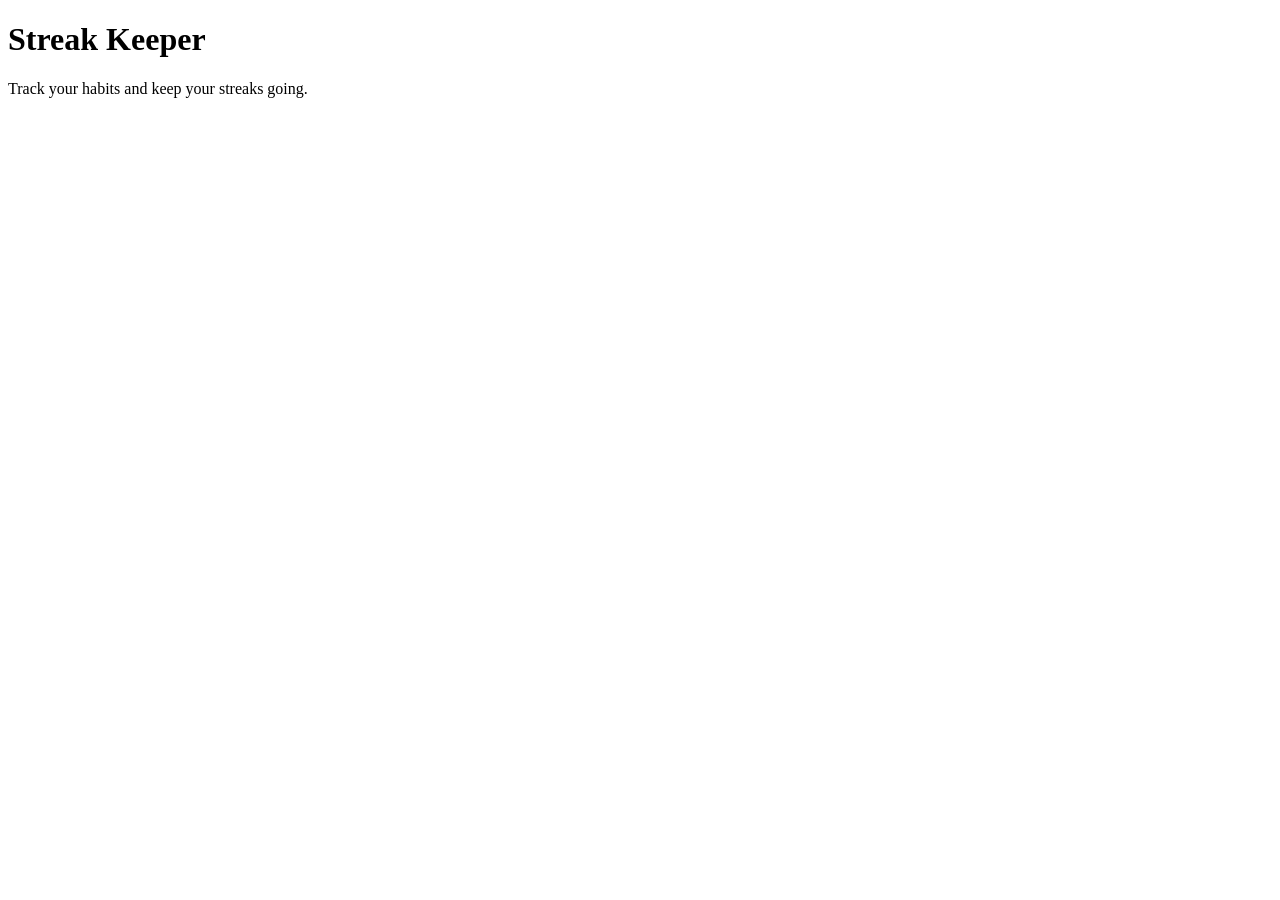
==== static/index.html @ dccb6337 "scaffold streak-keeper" ====
<!doctype html>
<html lang="en"><head><meta charset="utf-8"><meta name="viewport" content="width=device-width, initial-scale=1"><title>Streak Keeper</title></head><body><h1>Streak Keeper</h1><p>Track your habits and keep your streaks going.</p></body></html>
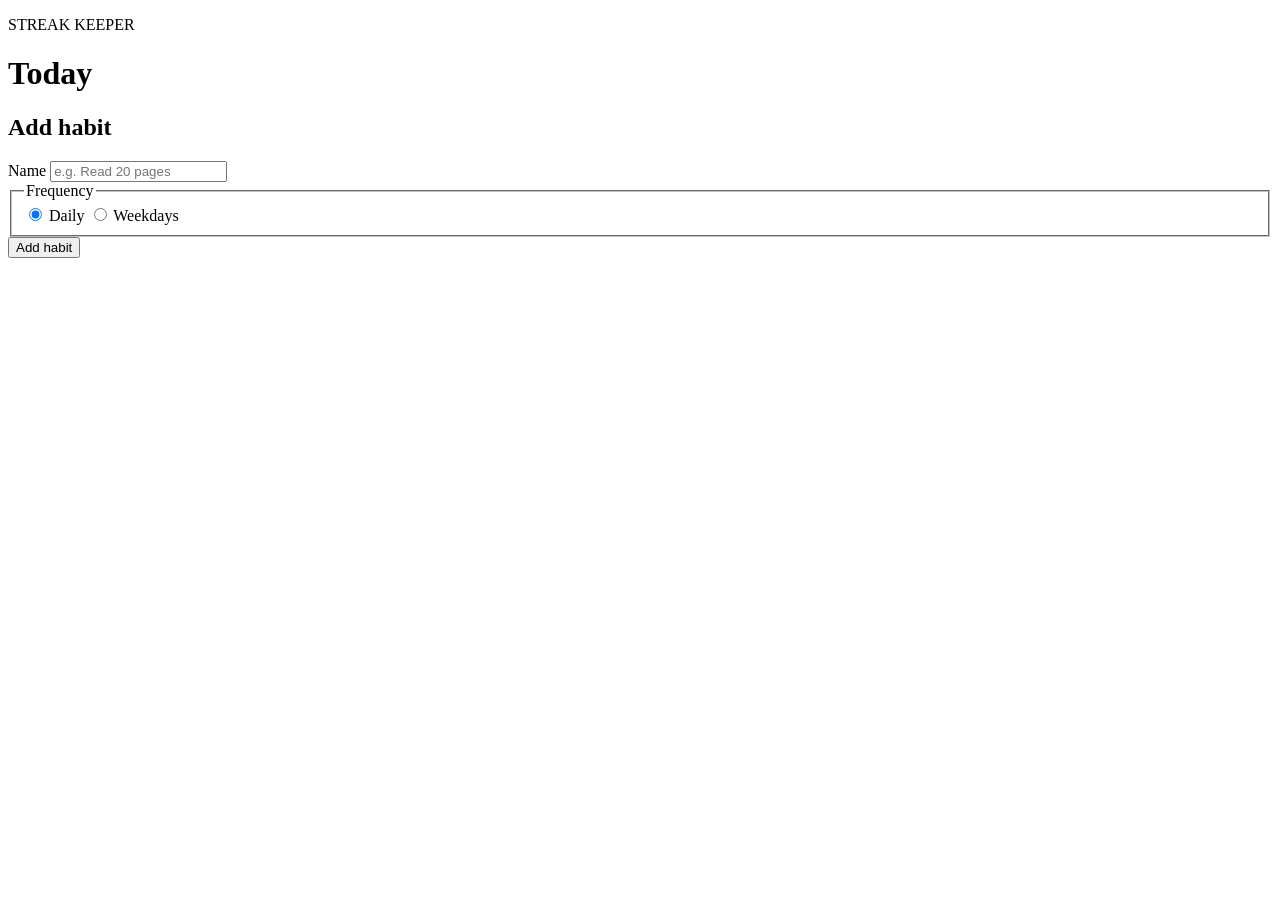
==== commit 70621e2f: "Build Today view" ====
--- a/static/index.html
+++ b/static/index.html
@@ -1,2 +1,42 @@
 <!doctype html>
-<html lang="en"><head><meta charset="utf-8"><meta name="viewport" content="width=device-width, initial-scale=1"><title>Streak Keeper</title></head><body><h1>Streak Keeper</h1><p>Track your habits and keep your streaks going.</p></body></html>
+<html lang="en">
+<head>
+  <meta charset="utf-8">
+  <meta name="viewport" content="width=device-width, initial-scale=1">
+  <title>Streak Keeper</title>
+  <link rel="stylesheet" href="/static/style.css">
+</head>
+<body>
+  <main class="container">
+    <header class="page-header">
+      <p class="eyebrow">STREAK KEEPER</p>
+      <h1 id="today-heading">Today</h1>
+    </header>
+
+    <section aria-labelledby="today-heading">
+      <div id="habit-list" class="habit-list" aria-live="polite"></div>
+      <p id="empty-state" class="empty-state" hidden>No habits scheduled for today.</p>
+      <p id="error-message" class="error" role="alert" hidden></p>
+    </section>
+
+    <section class="add-section" aria-labelledby="add-heading">
+      <h2 id="add-heading">Add habit</h2>
+      <form id="add-habit-form" class="add-form">
+        <label for="habit-name">Name</label>
+        <input id="habit-name" name="name" type="text" maxlength="200" placeholder="e.g. Read 20 pages" required>
+
+        <fieldset>
+          <legend>Frequency</legend>
+          <div class="frequency-toggle">
+            <label><input type="radio" name="frequency" value="daily" checked> Daily</label>
+            <label><input type="radio" name="frequency" value="weekdays"> Weekdays</label>
+          </div>
+        </fieldset>
+
+        <button type="submit">Add habit</button>
+      </form>
+    </section>
+  </main>
+  <script src="/static/app.js" defer></script>
+</body>
+</html>
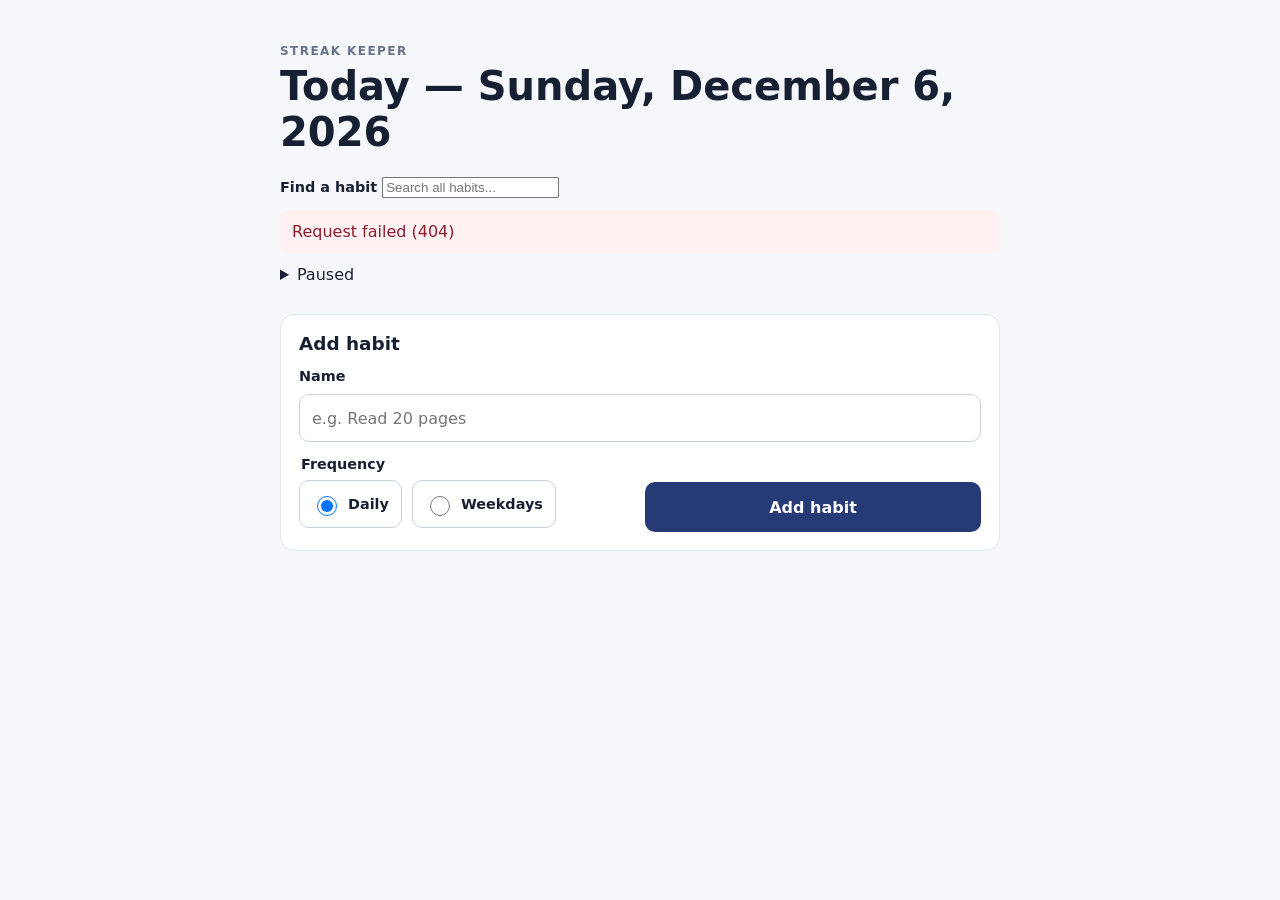
==== commit 88edc28f: "Add habit search and paused section" ====
--- a/static/index.html
+++ b/static/index.html
@@ -13,11 +13,24 @@
       <h1 id="today-heading">Today</h1>
     </header>
 
+    <section class="search-section" aria-label="Find a habit">
+      <label for="habit-search">Find a habit</label>
+      <input id="habit-search" class="search-input" type="search" autocomplete="off" placeholder="Search all habits...">
+      <div id="search-results" class="search-results" role="listbox" hidden></div>
+    </section>
+
     <section aria-labelledby="today-heading">
       <div id="habit-list" class="habit-list" aria-live="polite"></div>
       <p id="empty-state" class="empty-state" hidden>No habits scheduled for today.</p>
       <p id="error-message" class="error" role="alert" hidden></p>
     </section>
+
+    <details class="paused-section">
+      <summary>Paused</summary>
+      <p class="paused-note">Pausing preserves your history. When you bring a habit back, its streaks recompute naturally from its existing logs.</p>
+      <div id="paused-list" class="paused-list"></div>
+      <p id="paused-empty" class="empty-state" hidden>No paused habits.</p>
+    </details>
 
     <section class="add-section" aria-labelledby="add-heading">
       <h2 id="add-heading">Add habit</h2>
--- a/static/style.css
+++ b/static/style.css
@@ -0,0 +1,68 @@
+* { box-sizing: border-box; }
+
+:root {
+  font-family: system-ui, -apple-system, BlinkMacSystemFont, "Segoe UI", sans-serif;
+  color: #172033;
+  background: #f5f7fb;
+}
+
+body { margin: 0; min-height: 100vh; }
+
+.container {
+  width: min(100% - 24px, 720px);
+  margin: 0 auto;
+  padding: 28px 0 48px;
+}
+
+.page-header { margin-bottom: 22px; }
+.eyebrow { margin: 0 0 5px; font-size: .75rem; font-weight: 800; letter-spacing: .12em; color: #68738a; }
+h1 { margin: 0; font-size: clamp(1.8rem, 7vw, 2.5rem); line-height: 1.15; }
+h2 { margin: 0 0 14px; font-size: 1.15rem; }
+
+.habit-list { display: grid; gap: 10px; }
+.habit-row {
+  display: grid;
+  grid-template-columns: 48px minmax(0, 1fr) auto;
+  align-items: center;
+  gap: 12px;
+  min-height: 72px;
+  padding: 12px;
+  background: #fff;
+  border: 1px solid #e1e5ed;
+  border-radius: 14px;
+  transition: background .2s, border-color .2s, transform .2s;
+}
+.habit-row.streak-up { background: #fff8df; border-color: #e8c85b; transform: translateY(-1px); }
+
+.habit-check {
+  width: 44px;
+  height: 44px;
+  margin: 0;
+  accent-color: #263a75;
+  cursor: pointer;
+}
+.habit-name { min-width: 0; font-size: 1rem; font-weight: 700; overflow-wrap: anywhere; }
+.stats { display: flex; flex-wrap: wrap; justify-content: flex-end; gap: 8px; font-size: .9rem; white-space: nowrap; }
+.stat { padding: 7px 9px; border-radius: 9px; background: #f0f2f7; }
+
+.empty-state { padding: 20px; text-align: center; color: #68738a; background: #fff; border: 1px dashed #cbd1dd; border-radius: 14px; }
+.error { margin: 12px 0; padding: 12px; color: #8b1e2d; background: #fff0f2; border-radius: 10px; }
+
+.add-section { margin-top: 30px; padding: 18px; background: #fff; border: 1px solid #e1e5ed; border-radius: 14px; }
+.add-form { display: grid; gap: 10px; }
+label, legend { font-weight: 700; font-size: .9rem; }
+input[type="text"] { width: 100%; min-height: 48px; padding: 10px 12px; border: 1px solid #cbd1dd; border-radius: 10px; font: inherit; }
+fieldset { margin: 4px 0; padding: 0; border: 0; }
+.frequency-toggle { display: flex; gap: 10px; margin-top: 8px; }
+.frequency-toggle label { display: flex; align-items: center; gap: 8px; min-height: 48px; padding: 8px 12px; border: 1px solid #cbd1dd; border-radius: 10px; cursor: pointer; }
+.frequency-toggle input { width: 20px; height: 20px; }
+button { min-height: 50px; padding: 10px 16px; border: 0; border-radius: 10px; background: #263a75; color: #fff; font: inherit; font-weight: 800; cursor: pointer; }
+button:disabled, .habit-check:disabled { opacity: .55; cursor: wait; }
+
+@media (min-width: 600px) {
+  .container { padding-top: 44px; }
+  .add-form { grid-template-columns: 1fr 1fr; align-items: end; }
+  .add-form > label, .add-form > input { grid-column: 1 / -1; }
+  .add-form fieldset { grid-column: 1; }
+  .add-form button { grid-column: 2; }
+}
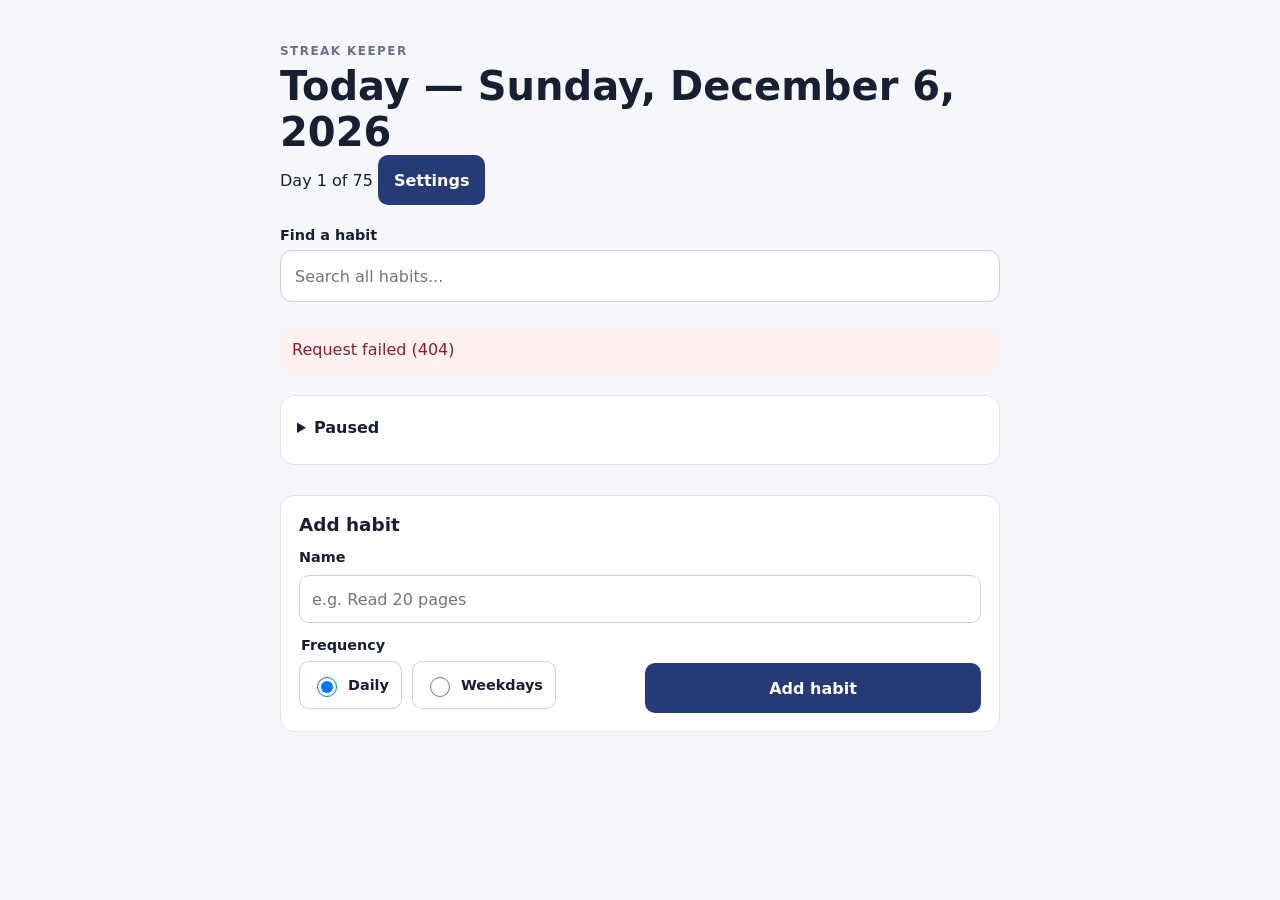
==== commit 9419519a: "Add program day settings modal" ====
--- a/static/index.html
+++ b/static/index.html
@@ -11,6 +11,10 @@
     <header class="page-header">
       <p class="eyebrow">STREAK KEEPER</p>
       <h1 id="today-heading">Today</h1>
+      <div class="program-day-row">
+        <span id="program-day">Day 1 of 75</span>
+        <button id="settings-button" class="settings-button" type="button">Settings</button>
+      </div>
     </header>
 
     <section class="search-section" aria-label="Find a habit">
@@ -50,6 +54,21 @@
       </form>
     </section>
   </main>
+
+  <dialog id="settings-modal" class="settings-modal" aria-labelledby="settings-title">
+    <form id="settings-form" method="dialog">
+      <h2 id="settings-title">Program settings</h2>
+      <p class="settings-copy">Set the date your 75-day program started. Resetting clears the start date.</p>
+      <label for="program-start-date">Start date</label>
+      <input id="program-start-date" type="date">
+      <div class="modal-actions">
+        <button id="reset-start-date" class="secondary-button" type="button">Reset</button>
+        <button type="button" class="secondary-button" id="cancel-settings">Cancel</button>
+        <button type="submit">Save</button>
+      </div>
+    </form>
+  </dialog>
+
   <script src="/static/app.js" defer></script>
 </body>
 </html>
--- a/static/style.css
+++ b/static/style.css
@@ -19,7 +19,51 @@
 h1 { margin: 0; font-size: clamp(1.8rem, 7vw, 2.5rem); line-height: 1.15; }
 h2 { margin: 0 0 14px; font-size: 1.15rem; }
 
-.habit-list { display: grid; gap: 10px; }
+.search-section { position: relative; margin-bottom: 14px; }
+.search-section > label { display: block; margin-bottom: 7px; }
+.search-input {
+  width: 100%;
+  min-height: 52px;
+  padding: 11px 14px;
+  border: 1px solid #cbd1dd;
+  border-radius: 12px;
+  font: inherit;
+  background: #fff;
+}
+.search-results {
+  position: absolute;
+  z-index: 10;
+  top: 100%;
+  left: 0;
+  right: 0;
+  max-height: 280px;
+  overflow-y: auto;
+  margin-top: 5px;
+  padding: 5px;
+  background: #fff;
+  border: 1px solid #d8dde7;
+  border-radius: 12px;
+  box-shadow: 0 8px 24px rgba(23, 32, 51, .12);
+}
+.search-result {
+  display: flex;
+  align-items: center;
+  justify-content: space-between;
+  width: 100%;
+  min-height: 50px;
+  padding: 9px 11px;
+  border: 0;
+  border-radius: 8px;
+  background: transparent;
+  color: #172033;
+  text-align: left;
+  cursor: pointer;
+}
+.search-result:hover, .search-result:focus-visible { background: #f0f2f7; }
+.search-result-name { font-weight: 700; }
+.search-result-status { font-size: .78rem; color: #68738a; }
+
+.habit-list, .paused-list { display: grid; gap: 10px; }
 .habit-row {
   display: grid;
   grid-template-columns: 48px minmax(0, 1fr) auto;
@@ -42,11 +86,25 @@
   cursor: pointer;
 }
 .habit-name { min-width: 0; font-size: 1rem; font-weight: 700; overflow-wrap: anywhere; }
+.habit-actions { display: flex; align-items: center; gap: 8px; }
 .stats { display: flex; flex-wrap: wrap; justify-content: flex-end; gap: 8px; font-size: .9rem; white-space: nowrap; }
 .stat { padding: 7px 9px; border-radius: 9px; background: #f0f2f7; }
+.pause-button, .bring-back-button {
+  min-height: 44px;
+  padding: 8px 12px;
+  background: #eef0f5;
+  color: #26304a;
+  font-size: .86rem;
+}
 
 .empty-state { padding: 20px; text-align: center; color: #68738a; background: #fff; border: 1px dashed #cbd1dd; border-radius: 14px; }
 .error { margin: 12px 0; padding: 12px; color: #8b1e2d; background: #fff0f2; border-radius: 10px; }
+
+.paused-section { margin-top: 24px; padding: 14px; background: #fff; border: 1px solid #e1e5ed; border-radius: 14px; }
+.paused-section summary { min-height: 40px; padding: 8px 2px; font-weight: 800; cursor: pointer; }
+.paused-note { margin: 4px 0 14px; color: #68738a; font-size: .88rem; line-height: 1.45; }
+.paused-row { display: flex; align-items: center; justify-content: space-between; gap: 12px; min-height: 60px; padding: 10px 0; border-top: 1px solid #edf0f5; }
+.paused-name { min-width: 0; font-weight: 700; overflow-wrap: anywhere; }
 
 .add-section { margin-top: 30px; padding: 18px; background: #fff; border: 1px solid #e1e5ed; border-radius: 14px; }
 .add-form { display: grid; gap: 10px; }
@@ -59,6 +117,12 @@
 button { min-height: 50px; padding: 10px 16px; border: 0; border-radius: 10px; background: #263a75; color: #fff; font: inherit; font-weight: 800; cursor: pointer; }
 button:disabled, .habit-check:disabled { opacity: .55; cursor: wait; }
 
+@media (max-width: 599px) {
+  .habit-row { grid-template-columns: 48px minmax(0, 1fr); }
+  .habit-actions { grid-column: 1 / -1; justify-content: space-between; }
+  .stats { justify-content: flex-start; }
+}
+
 @media (min-width: 600px) {
   .container { padding-top: 44px; }
   .add-form { grid-template-columns: 1fr 1fr; align-items: end; }
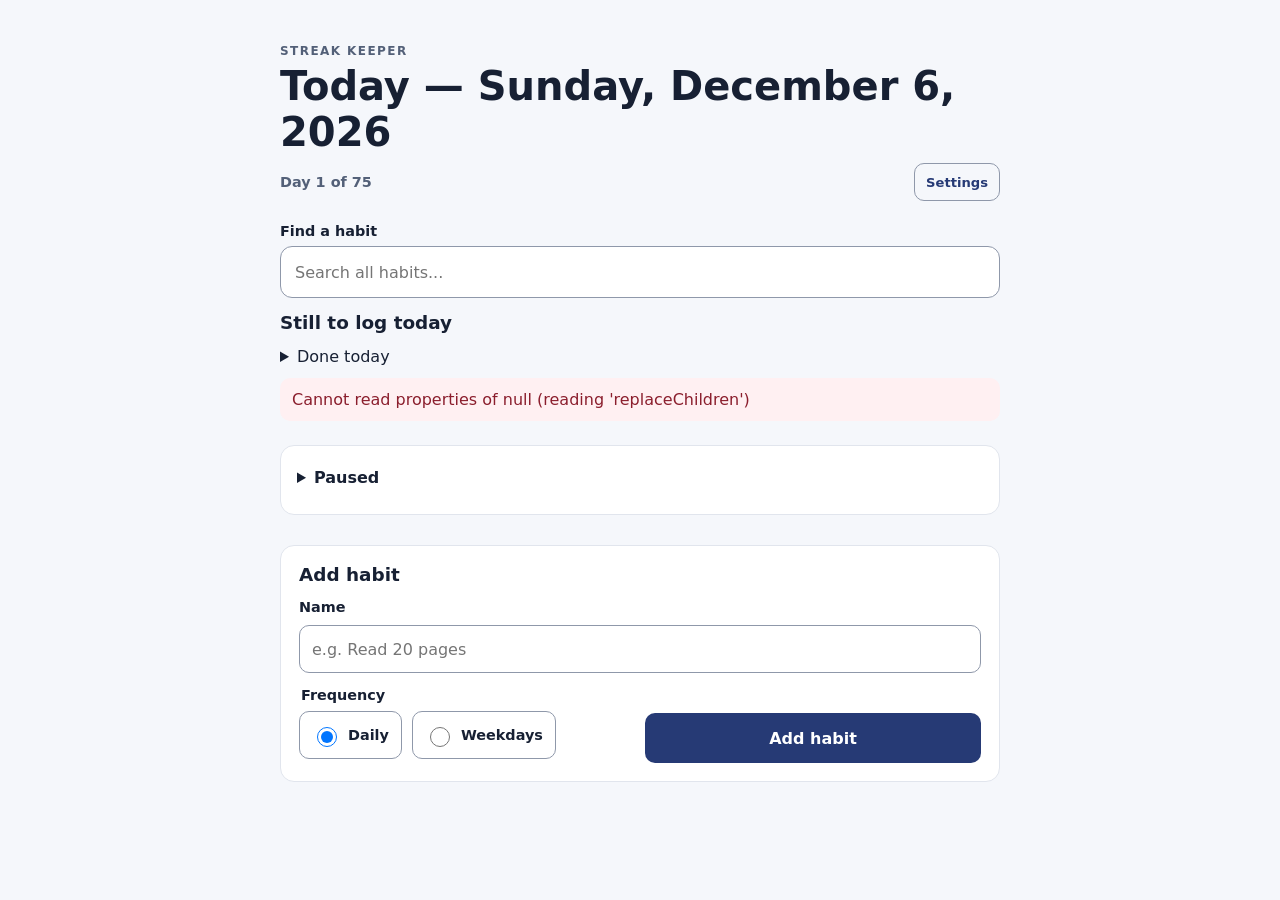
==== commit e55a002c: "Add Today pending and done sections" ====
--- a/static/index.html
+++ b/static/index.html
@@ -7,6 +7,11 @@
   <link rel="stylesheet" href="/static/style.css">
 </head>
 <body>
+  <div id="daily-banner" class="daily-banner" role="status" hidden>
+    <span id="daily-banner-message"></span>
+    <button id="dismiss-daily-banner" class="banner-dismiss" type="button" aria-label="Dismiss reminder">Dismiss</button>
+  </div>
+
   <main class="container">
     <header class="page-header">
       <p class="eyebrow">STREAK KEEPER</p>
@@ -24,7 +29,17 @@
     </section>
 
     <section aria-labelledby="today-heading">
-      <div id="habit-list" class="habit-list" aria-live="polite"></div>
+      <section id="pending-section" class="today-section pending-section" aria-labelledby="pending-heading">
+        <h2 id="pending-heading">Still to log today <span id="pending-count"></span></h2>
+        <div id="pending-list" class="habit-list" aria-live="polite"></div>
+        <p id="caught-up-message" class="celebration-message" hidden>All caught up for today!</p>
+      </section>
+
+      <details id="done-section" class="today-section done-section">
+        <summary id="done-heading">Done today <span id="done-count"></span></summary>
+        <div id="done-list" class="habit-list" aria-live="polite"></div>
+      </details>
+
       <p id="empty-state" class="empty-state" hidden>No habits scheduled for today.</p>
       <p id="error-message" class="error" role="alert" hidden></p>
     </section>
--- a/static/style.css
+++ b/static/style.css
@@ -8,114 +8,65 @@
 
 body { margin: 0; min-height: 100vh; }
 
-.container {
-  width: min(100% - 24px, 720px);
-  margin: 0 auto;
-  padding: 28px 0 48px;
-}
-
+.container { width: min(100% - 24px, 720px); margin: 0 auto; padding: 28px 0 48px; }
 .page-header { margin-bottom: 22px; }
-.eyebrow { margin: 0 0 5px; font-size: .75rem; font-weight: 800; letter-spacing: .12em; color: #68738a; }
+.eyebrow { margin: 0 0 5px; font-size: .75rem; font-weight: 800; letter-spacing: .12em; color: #536078; }
 h1 { margin: 0; font-size: clamp(1.8rem, 7vw, 2.5rem); line-height: 1.15; }
 h2 { margin: 0 0 14px; font-size: 1.15rem; }
+.program-day-row { display: flex; align-items: center; justify-content: space-between; gap: 10px; margin-top: 8px; }
+#program-day { font-size: .9rem; font-weight: 800; color: #536078; }
+.settings-button { min-height: 38px; padding: 7px 11px; background: transparent; color: #263a75; border: 1px solid #8f98aa; font-size: .82rem; }
 
 .search-section { position: relative; margin-bottom: 14px; }
 .search-section > label { display: block; margin-bottom: 7px; }
-.search-input {
-  width: 100%;
-  min-height: 52px;
-  padding: 11px 14px;
-  border: 1px solid #cbd1dd;
-  border-radius: 12px;
-  font: inherit;
-  background: #fff;
-}
-.search-results {
-  position: absolute;
-  z-index: 10;
-  top: 100%;
-  left: 0;
-  right: 0;
-  max-height: 280px;
-  overflow-y: auto;
-  margin-top: 5px;
-  padding: 5px;
-  background: #fff;
-  border: 1px solid #d8dde7;
-  border-radius: 12px;
-  box-shadow: 0 8px 24px rgba(23, 32, 51, .12);
-}
-.search-result {
-  display: flex;
-  align-items: center;
-  justify-content: space-between;
-  width: 100%;
-  min-height: 50px;
-  padding: 9px 11px;
-  border: 0;
-  border-radius: 8px;
-  background: transparent;
-  color: #172033;
-  text-align: left;
-  cursor: pointer;
-}
+.search-input { width: 100%; min-height: 52px; padding: 11px 14px; border: 1px solid #8f98aa; border-radius: 12px; font: inherit; background: #fff; }
+.search-results { position: absolute; z-index: 10; top: 100%; left: 0; right: 0; max-height: 280px; overflow-y: auto; margin-top: 5px; padding: 5px; background: #fff; border: 1px solid #8f98aa; border-radius: 12px; box-shadow: 0 8px 24px rgba(23, 32, 51, .12); }
+.search-result { display: flex; align-items: center; justify-content: space-between; width: 100%; min-height: 50px; padding: 9px 11px; border: 0; border-radius: 8px; background: transparent; color: #172033; text-align: left; cursor: pointer; }
 .search-result:hover, .search-result:focus-visible { background: #f0f2f7; }
 .search-result-name { font-weight: 700; }
-.search-result-status { font-size: .78rem; color: #68738a; }
+.search-result-status { font-size: .78rem; color: #536078; }
 
 .habit-list, .paused-list { display: grid; gap: 10px; }
-.habit-row {
-  display: grid;
-  grid-template-columns: 48px minmax(0, 1fr) auto;
-  align-items: center;
-  gap: 12px;
-  min-height: 72px;
-  padding: 12px;
-  background: #fff;
-  border: 1px solid #e1e5ed;
-  border-radius: 14px;
-  transition: background .2s, border-color .2s, transform .2s;
-}
-.habit-row.streak-up { background: #fff8df; border-color: #e8c85b; transform: translateY(-1px); }
-
-.habit-check {
-  width: 44px;
-  height: 44px;
-  margin: 0;
-  accent-color: #263a75;
-  cursor: pointer;
-}
+.habit-row { display: grid; grid-template-columns: 48px minmax(0, 1fr) auto; align-items: center; gap: 12px; min-height: 72px; padding: 12px; background: #fff; border: 1px solid #e1e5ed; border-radius: 14px; transition: background .2s, border-color .2s, transform .2s; }
+.habit-row.streak-up { background: #fff8df; border-color: #a77b00; transform: translateY(-1px); }
+.habit-check { width: 44px; height: 44px; margin: 0; accent-color: #263a75; cursor: pointer; }
 .habit-name { min-width: 0; font-size: 1rem; font-weight: 700; overflow-wrap: anywhere; }
 .habit-actions { display: flex; align-items: center; gap: 8px; }
 .stats { display: flex; flex-wrap: wrap; justify-content: flex-end; gap: 8px; font-size: .9rem; white-space: nowrap; }
 .stat { padding: 7px 9px; border-radius: 9px; background: #f0f2f7; }
-.pause-button, .bring-back-button {
-  min-height: 44px;
-  padding: 8px 12px;
-  background: #eef0f5;
-  color: #26304a;
-  font-size: .86rem;
-}
-
-.empty-state { padding: 20px; text-align: center; color: #68738a; background: #fff; border: 1px dashed #cbd1dd; border-radius: 14px; }
+.pause-button, .bring-back-button { min-height: 44px; padding: 8px 12px; background: #eef0f5; color: #26304a; border: 1px solid #8f98aa; font-size: .86rem; }
+.empty-state { padding: 20px; text-align: center; color: #536078; background: #fff; border: 1px dashed #8f98aa; border-radius: 14px; }
 .error { margin: 12px 0; padding: 12px; color: #8b1e2d; background: #fff0f2; border-radius: 10px; }
 
 .paused-section { margin-top: 24px; padding: 14px; background: #fff; border: 1px solid #e1e5ed; border-radius: 14px; }
 .paused-section summary { min-height: 40px; padding: 8px 2px; font-weight: 800; cursor: pointer; }
-.paused-note { margin: 4px 0 14px; color: #68738a; font-size: .88rem; line-height: 1.45; }
+.paused-note { margin: 4px 0 14px; color: #536078; font-size: .88rem; line-height: 1.45; }
 .paused-row { display: flex; align-items: center; justify-content: space-between; gap: 12px; min-height: 60px; padding: 10px 0; border-top: 1px solid #edf0f5; }
 .paused-name { min-width: 0; font-weight: 700; overflow-wrap: anywhere; }
 
 .add-section { margin-top: 30px; padding: 18px; background: #fff; border: 1px solid #e1e5ed; border-radius: 14px; }
 .add-form { display: grid; gap: 10px; }
 label, legend { font-weight: 700; font-size: .9rem; }
-input[type="text"] { width: 100%; min-height: 48px; padding: 10px 12px; border: 1px solid #cbd1dd; border-radius: 10px; font: inherit; }
+input[type="text"], input[type="date"] { width: 100%; min-height: 48px; padding: 10px 12px; border: 1px solid #8f98aa; border-radius: 10px; font: inherit; }
 fieldset { margin: 4px 0; padding: 0; border: 0; }
 .frequency-toggle { display: flex; gap: 10px; margin-top: 8px; }
-.frequency-toggle label { display: flex; align-items: center; gap: 8px; min-height: 48px; padding: 8px 12px; border: 1px solid #cbd1dd; border-radius: 10px; cursor: pointer; }
+.frequency-toggle label { display: flex; align-items: center; gap: 8px; min-height: 48px; padding: 8px 12px; border: 1px solid #8f98aa; border-radius: 10px; cursor: pointer; }
 .frequency-toggle input { width: 20px; height: 20px; }
 button { min-height: 50px; padding: 10px 16px; border: 0; border-radius: 10px; background: #263a75; color: #fff; font: inherit; font-weight: 800; cursor: pointer; }
 button:disabled, .habit-check:disabled { opacity: .55; cursor: wait; }
+
+.settings-modal { width: min(calc(100% - 32px), 420px); padding: 20px; border: 0; border-radius: 16px; box-shadow: 0 16px 50px rgba(23, 32, 51, .2); }
+.settings-modal::backdrop { background: rgba(23, 32, 51, .38); }
+.settings-modal h2 { margin-bottom: 8px; }
+.settings-copy { margin: 0 0 16px; color: #536078; font-size: .9rem; line-height: 1.45; }
+.modal-actions { display: grid; grid-template-columns: 1fr 1fr; gap: 8px; margin-top: 16px; }
+.modal-actions button:first-child { grid-column: 1 / -1; }
+.secondary-button { background: #eef0f5; color: #26304a; border: 1px solid #8f98aa; }
+
+.visually-hidden { position: absolute !important; width: 1px !important; height: 1px !important; padding: 0 !important; margin: -1px !important; overflow: hidden !important; clip: rect(0, 0, 0, 0) !important; white-space: nowrap !important; border: 0 !important; }
+
+:focus-visible { outline: 3px solid #d97706; outline-offset: 3px; }
+.habit-check:focus-visible { outline: 3px solid #d97706; outline-offset: 4px; }
 
 @media (max-width: 599px) {
   .habit-row { grid-template-columns: 48px minmax(0, 1fr); }
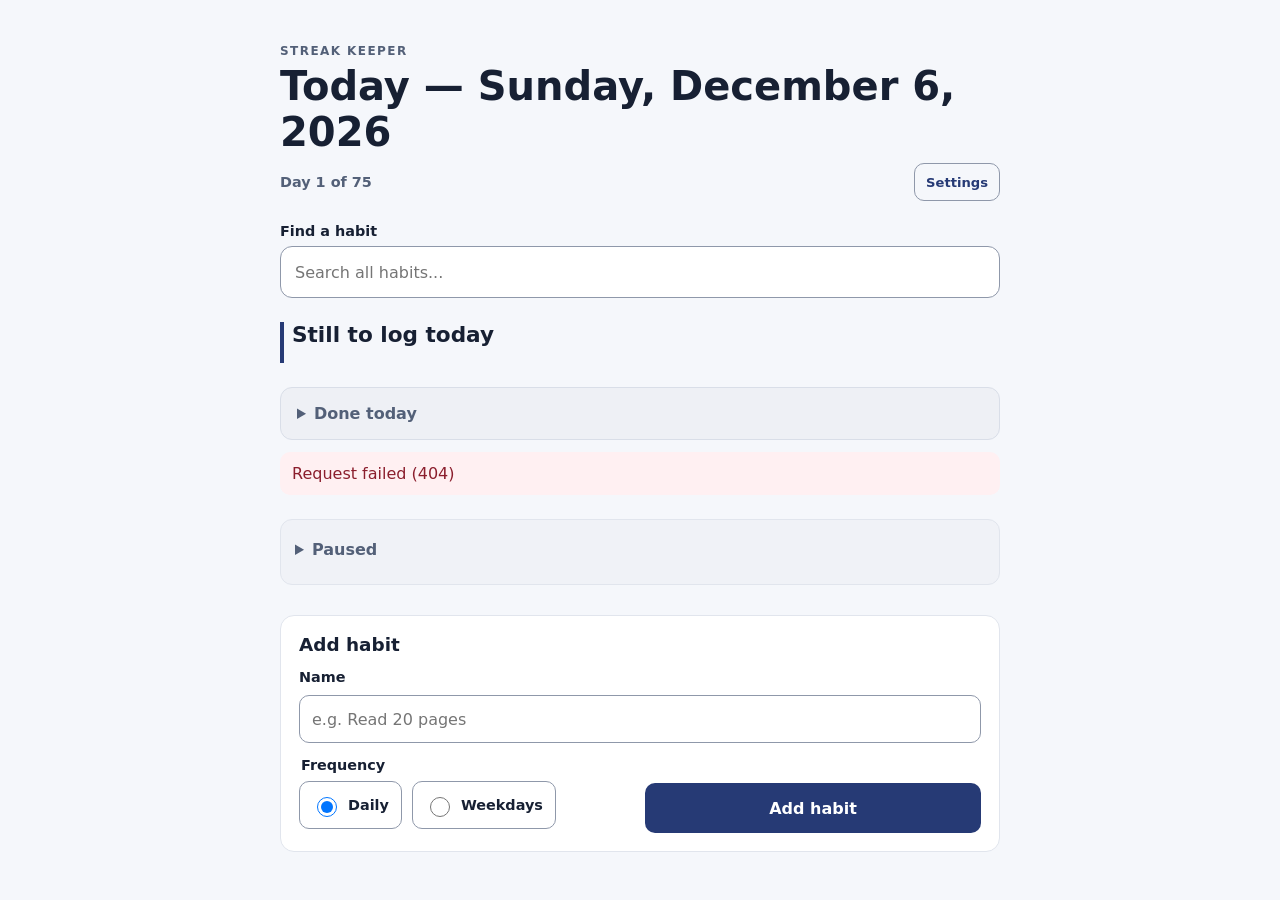
==== commit 01c7adfb: "Add weekly progress grid, better cards, calendar view, habit management, milestones" ====
--- a/static/index.html
+++ b/static/index.html
@@ -84,6 +84,14 @@
     </form>
   </dialog>
 
+  <dialog id="history-modal" class="history-modal" aria-labelledby="history-title">
+    <div class="history-modal-header">
+      <h2 id="history-title">Habit history</h2>
+      <button id="close-history" class="secondary-button history-close" type="button" aria-label="Close history">&times;</button>
+    </div>
+    <div id="history-calendar" class="history-calendar" aria-live="polite"></div>
+  </dialog>
+
   <script src="/static/app.js" defer></script>
 </body>
 </html>
--- a/static/style.css
+++ b/static/style.css
@@ -4,6 +4,8 @@
   font-family: system-ui, -apple-system, BlinkMacSystemFont, "Segoe UI", sans-serif;
   color: #172033;
   background: #f5f7fb;
+  --accent: #263a75;
+  --accent-soft: #e7ebf7;
 }
 
 body { margin: 0; min-height: 100vh; }
@@ -16,6 +18,8 @@
 .program-day-row { display: flex; align-items: center; justify-content: space-between; gap: 10px; margin-top: 8px; }
 #program-day { font-size: .9rem; font-weight: 800; color: #536078; }
 .settings-button { min-height: 38px; padding: 7px 11px; background: transparent; color: #263a75; border: 1px solid #8f98aa; font-size: .82rem; }
+.reminder-banner { display: flex; align-items: center; justify-content: space-between; gap: 12px; margin: 0 0 18px; padding: 13px 14px; color: #4a3200; background: #fff3c4; border: 1px solid #d8a72c; border-radius: 12px; font-weight: 800; }
+.dismiss-button { min-height: 32px; padding: 3px 9px; background: transparent; color: #4a3200; border: 1px solid #b88616; font-size: 1.2rem; line-height: 1; }
 
 .search-section { position: relative; margin-bottom: 14px; }
 .search-section > label { display: block; margin-bottom: 7px; }
@@ -26,21 +30,56 @@
 .search-result-name { font-weight: 700; }
 .search-result-status { font-size: .78rem; color: #536078; }
 
-.habit-list, .paused-list { display: grid; gap: 10px; }
-.habit-row { display: grid; grid-template-columns: 48px minmax(0, 1fr) auto; align-items: center; gap: 12px; min-height: 72px; padding: 12px; background: #fff; border: 1px solid #e1e5ed; border-radius: 14px; transition: background .2s, border-color .2s, transform .2s; }
-.habit-row.streak-up { background: #fff8df; border-color: #a77b00; transform: translateY(-1px); }
-.habit-check { width: 44px; height: 44px; margin: 0; accent-color: #263a75; cursor: pointer; }
-.habit-name { min-width: 0; font-size: 1rem; font-weight: 700; overflow-wrap: anywhere; }
+.habit-list, .paused-list { display: grid; gap: 16px; }
+.today-section { margin-top: 24px; }
+.today-section h2 { margin-bottom: 16px; font-size: 1.35rem; color: #172033; }
+#pending-section { padding-left: 8px; border-left: 4px solid var(--accent); }
+.done-section { margin-top: 24px; padding: 16px; background: #eef0f5; border: 1px solid #d9dee8; border-radius: 12px; }
+.done-section summary { color: #536078; font-weight: 800; cursor: pointer; }
+.done-section .habit-list { margin-top: 16px; }
+.done-section .habit-row { opacity: .7; box-shadow: none; }
+.habit-row { display: grid; grid-template-columns: 48px minmax(0, 1fr) auto; align-items: center; gap: 12px; min-height: 96px; padding: 16px; background: #fff; border: 1px solid #dfe4ee; border-radius: 16px; box-shadow: 0 5px 16px rgba(23, 32, 51, .07); transition: background .2s, border-color .2s, box-shadow .2s, transform .2s; }
+.is-pending { border-left: 4px solid var(--accent); padding-left: 13px; }
+.is-done { background: #f7f8fa; border-color: #e1e5ed; }
+.is-done .habit-name::before { margin-right: 7px; color: #4d9b72; content: "✓"; font-weight: 900; }
+.is-done .streak-chip { padding: 6px 8px; font-size: .82rem; }
+.is-done .streak-best { font-size: .68rem; }
+.is-done .habit-history { opacity: .75; }
+.habit-check { width: 44px; height: 44px; margin: 0; accent-color: var(--accent); cursor: pointer; }
+.habit-title { display: flex; align-items: center; flex-wrap: wrap; gap: 8px; min-width: 0; }
+.habit-name { min-width: 0; min-height: auto; padding: 0; border: 0; border-radius: 0; background: transparent; color: #172033; font-size: 1rem; font-weight: 800; text-align: left; overflow-wrap: anywhere; }
+.habit-name:hover { color: var(--accent); text-decoration: underline; }
+.frequency-badge { padding: 4px 8px; color: #536078; background: #f0f2f7; border: 1px solid #d9dee8; border-radius: 999px; font-size: .7rem; font-weight: 800; letter-spacing: .02em; }
+.habit-history { grid-column: 2; width: min(100%, 224px); }
+.history-labels, .history-cells { display: grid; grid-template-columns: repeat(7, 1fr); gap: 5px; }
+.history-labels { margin-bottom: 4px; }
+.history-day-label { color: #536078; font-size: .68rem; font-weight: 800; text-align: center; }
+.history-cell { display: block; aspect-ratio: 1; min-width: 12px; border: 1px solid transparent; border-radius: 4px; }
+.history-completed { background: #4d9b72; border-color: #347453; }
+.history-missed { background: #d79a9c; border-color: #b76b70; }
+.history-unscheduled { background: transparent; border: 1px dashed #9aa3b4; }
+.history-future { background: #e1e5ed; border-color: #d1d7e2; }
 .habit-actions { display: flex; align-items: center; gap: 8px; }
-.stats { display: flex; flex-wrap: wrap; justify-content: flex-end; gap: 8px; font-size: .9rem; white-space: nowrap; }
-.stat { padding: 7px 9px; border-radius: 9px; background: #f0f2f7; }
-.pause-button, .bring-back-button { min-height: 44px; padding: 8px 12px; background: #eef0f5; color: #26304a; border: 1px solid #8f98aa; font-size: .86rem; }
+.icon-button { width: 36px; min-height: 36px; padding: 4px; border: 1px solid #d1d7e2; border-radius: 9px; background: #f7f8fa; color: #536078; font-size: 1.05rem; line-height: 1; }
+.icon-button:hover { background: var(--accent-soft); color: var(--accent); }
+.delete-button:hover { color: #8b1e2d; border-color: #c77b80; }
+.edit-form { grid-column: 2 / -1; display: grid; grid-template-columns: minmax(0, 1fr) 140px auto auto; align-items: end; gap: 8px; padding-top: 4px; }
+.edit-form label { display: grid; gap: 5px; color: #536078; font-size: .76rem; }
+.edit-form input, .edit-form select { width: 100%; min-height: 38px; padding: 7px 9px; border: 1px solid #8f98aa; border-radius: 8px; font: inherit; }
+.edit-form button { min-height: 38px; padding: 7px 11px; font-size: .82rem; }
+.stats { display: flex; flex-wrap: wrap; justify-content: flex-end; white-space: nowrap; }
+.streak-chip { display: inline-flex; align-items: baseline; gap: 8px; padding: 8px 10px; color: #26304a; background: #f0f2f7; border: 1px solid #d9dee8; border-radius: 10px; font-weight: 800; transition: background .2s, border-color .2s, color .2s; }
+.streak-current { color: var(--accent); font-size: .95rem; }
+.streak-best { color: #536078; font-size: .76rem; }
+.streak-chip.streak-up { color: #704d00; background: #fff1b8; border-color: #d09a1d; animation: streak-pop .7s ease-out; }
+@keyframes streak-pop { 0% { transform: scale(1); } 35% { transform: scale(1.1); } 100% { transform: scale(1); } }
+.bring-back-button { min-height: 44px; padding: 8px 12px; background: #eef0f5; color: #26304a; border: 1px solid #8f98aa; font-size: .86rem; }
 .empty-state { padding: 20px; text-align: center; color: #536078; background: #fff; border: 1px dashed #8f98aa; border-radius: 14px; }
 .error { margin: 12px 0; padding: 12px; color: #8b1e2d; background: #fff0f2; border-radius: 10px; }
 
-.paused-section { margin-top: 24px; padding: 14px; background: #fff; border: 1px solid #e1e5ed; border-radius: 14px; }
+.paused-section { margin-top: 24px; padding: 12px; color: #536078; background: #f0f2f7; border: 1px solid #e1e5ed; border-radius: 12px; }
 .paused-section summary { min-height: 40px; padding: 8px 2px; font-weight: 800; cursor: pointer; }
-.paused-note { margin: 4px 0 14px; color: #536078; font-size: .88rem; line-height: 1.45; }
+.paused-note { margin: 4px 0 14px; color: #69748a; font-size: .82rem; line-height: 1.45; }
 .paused-row { display: flex; align-items: center; justify-content: space-between; gap: 12px; min-height: 60px; padding: 10px 0; border-top: 1px solid #edf0f5; }
 .paused-name { min-width: 0; font-weight: 700; overflow-wrap: anywhere; }
 
@@ -52,7 +91,7 @@
 .frequency-toggle { display: flex; gap: 10px; margin-top: 8px; }
 .frequency-toggle label { display: flex; align-items: center; gap: 8px; min-height: 48px; padding: 8px 12px; border: 1px solid #8f98aa; border-radius: 10px; cursor: pointer; }
 .frequency-toggle input { width: 20px; height: 20px; }
-button { min-height: 50px; padding: 10px 16px; border: 0; border-radius: 10px; background: #263a75; color: #fff; font: inherit; font-weight: 800; cursor: pointer; }
+button { min-height: 50px; padding: 10px 16px; border: 0; border-radius: 10px; background: var(--accent); color: #fff; font: inherit; font-weight: 800; cursor: pointer; }
 button:disabled, .habit-check:disabled { opacity: .55; cursor: wait; }
 
 .settings-modal { width: min(calc(100% - 32px), 420px); padding: 20px; border: 0; border-radius: 16px; box-shadow: 0 16px 50px rgba(23, 32, 51, .2); }
@@ -62,6 +101,22 @@
 .modal-actions { display: grid; grid-template-columns: 1fr 1fr; gap: 8px; margin-top: 16px; }
 .modal-actions button:first-child { grid-column: 1 / -1; }
 .secondary-button { background: #eef0f5; color: #26304a; border: 1px solid #8f98aa; }
+.history-modal { width: min(calc(100% - 32px), 560px); max-height: min(85vh, 720px); padding: 20px; border: 0; border-radius: 16px; box-shadow: 0 16px 50px rgba(23, 32, 51, .2); }
+.history-modal::backdrop { background: rgba(23, 32, 51, .38); }
+.history-modal-header { display: flex; align-items: center; justify-content: space-between; gap: 12px; margin-bottom: 14px; }
+.history-modal-header h2 { margin: 0; }
+.history-close { min-height: 38px; padding: 4px 11px; font-size: 1.2rem; }
+.history-calendar { max-height: 65vh; overflow-y: auto; padding-right: 4px; }
+.history-month + .history-month { margin-top: 24px; }
+.history-month h3 { margin: 0 0 8px; font-size: 1rem; }
+.calendar-weekdays, .calendar-days { display: grid; grid-template-columns: repeat(7, minmax(30px, 1fr)); gap: 5px; }
+.calendar-weekdays { margin-bottom: 5px; color: #536078; font-size: .7rem; font-weight: 800; text-align: center; }
+.calendar-day { display: grid; place-items: center; aspect-ratio: 1; min-height: 32px; border: 1px solid transparent; border-radius: 7px; font-size: .78rem; font-weight: 800; }
+.calendar-completed { color: #174c31; background: #b9e2c7; border-color: #62a77b; }
+.calendar-missed { color: #71343a; background: #edc1c3; border-color: #c77b80; }
+.calendar-unscheduled { color: #8d96a8; background: #eef0f5; }
+.calendar-future { color: #8d96a8; background: #f7f8fa; border-color: #e1e5ed; }
+.calendar-today { outline: 3px solid #d97706; outline-offset: 2px; }
 
 .visually-hidden { position: absolute !important; width: 1px !important; height: 1px !important; padding: 0 !important; margin: -1px !important; overflow: hidden !important; clip: rect(0, 0, 0, 0) !important; white-space: nowrap !important; border: 0 !important; }
 
@@ -70,8 +125,11 @@
 
 @media (max-width: 599px) {
   .habit-row { grid-template-columns: 48px minmax(0, 1fr); }
-  .habit-actions { grid-column: 1 / -1; justify-content: space-between; }
+  .habit-history { grid-column: 2; }
+  .habit-actions { grid-column: 1 / -1; justify-content: flex-start; flex-wrap: wrap; }
   .stats { justify-content: flex-start; }
+  .edit-form { grid-column: 1 / -1; grid-template-columns: 1fr 1fr; }
+  .edit-form label:first-child { grid-column: 1 / -1; }
 }
 
 @media (min-width: 600px) {
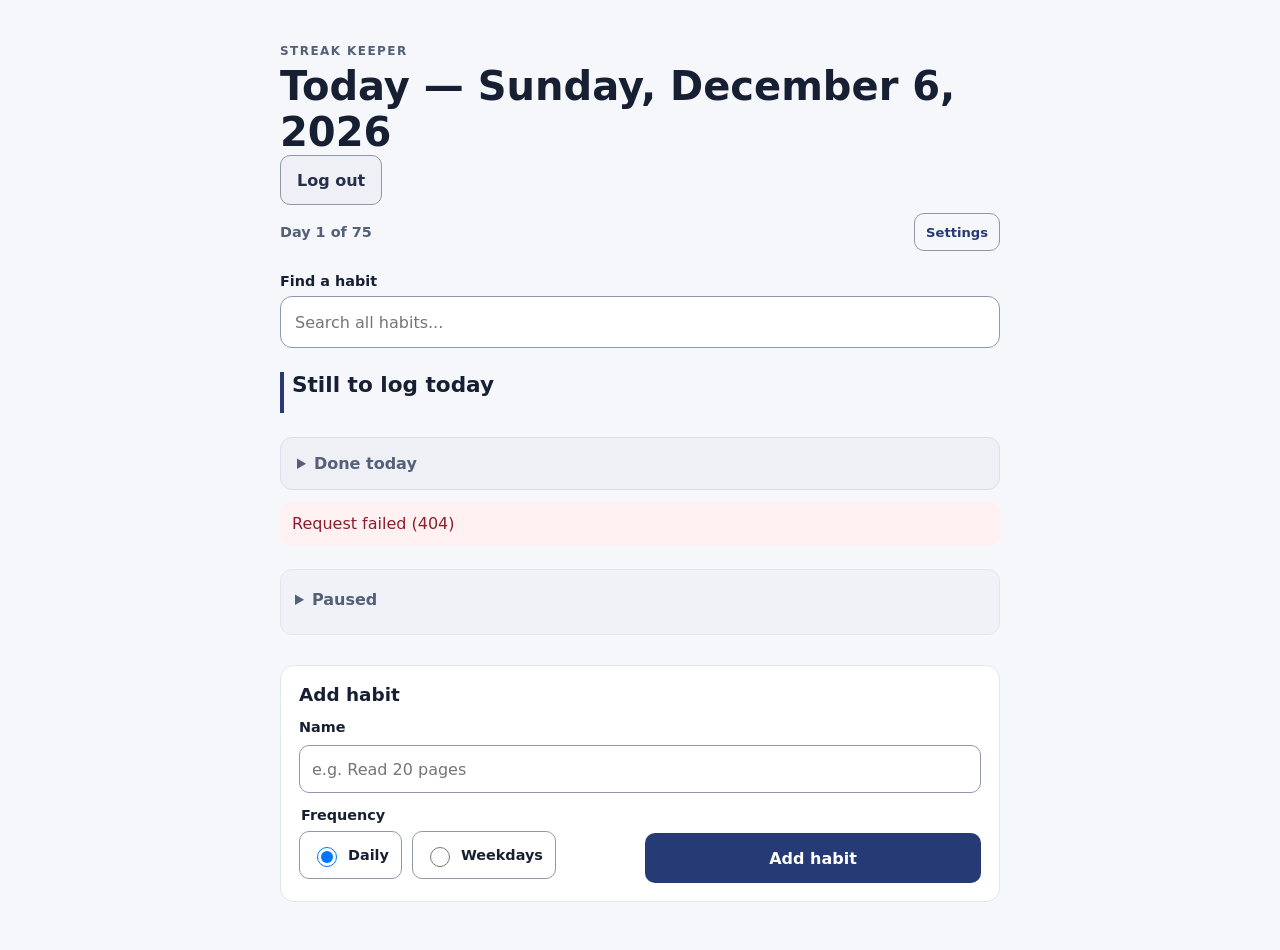
==== commit a42d9fe3: "Add logout control to frontend header" ====
--- a/static/index.html
+++ b/static/index.html
@@ -14,8 +14,13 @@
 
   <main class="container">
     <header class="page-header">
-      <p class="eyebrow">STREAK KEEPER</p>
-      <h1 id="today-heading">Today</h1>
+      <div class="header-main">
+        <div>
+          <p class="eyebrow">STREAK KEEPER</p>
+          <h1 id="today-heading">Today</h1>
+        </div>
+        <button id="logout-button" class="secondary-button logout-button" type="button">Log out</button>
+      </div>
       <div class="program-day-row">
         <span id="program-day">Day 1 of 75</span>
         <button id="settings-button" class="settings-button" type="button">Settings</button>
